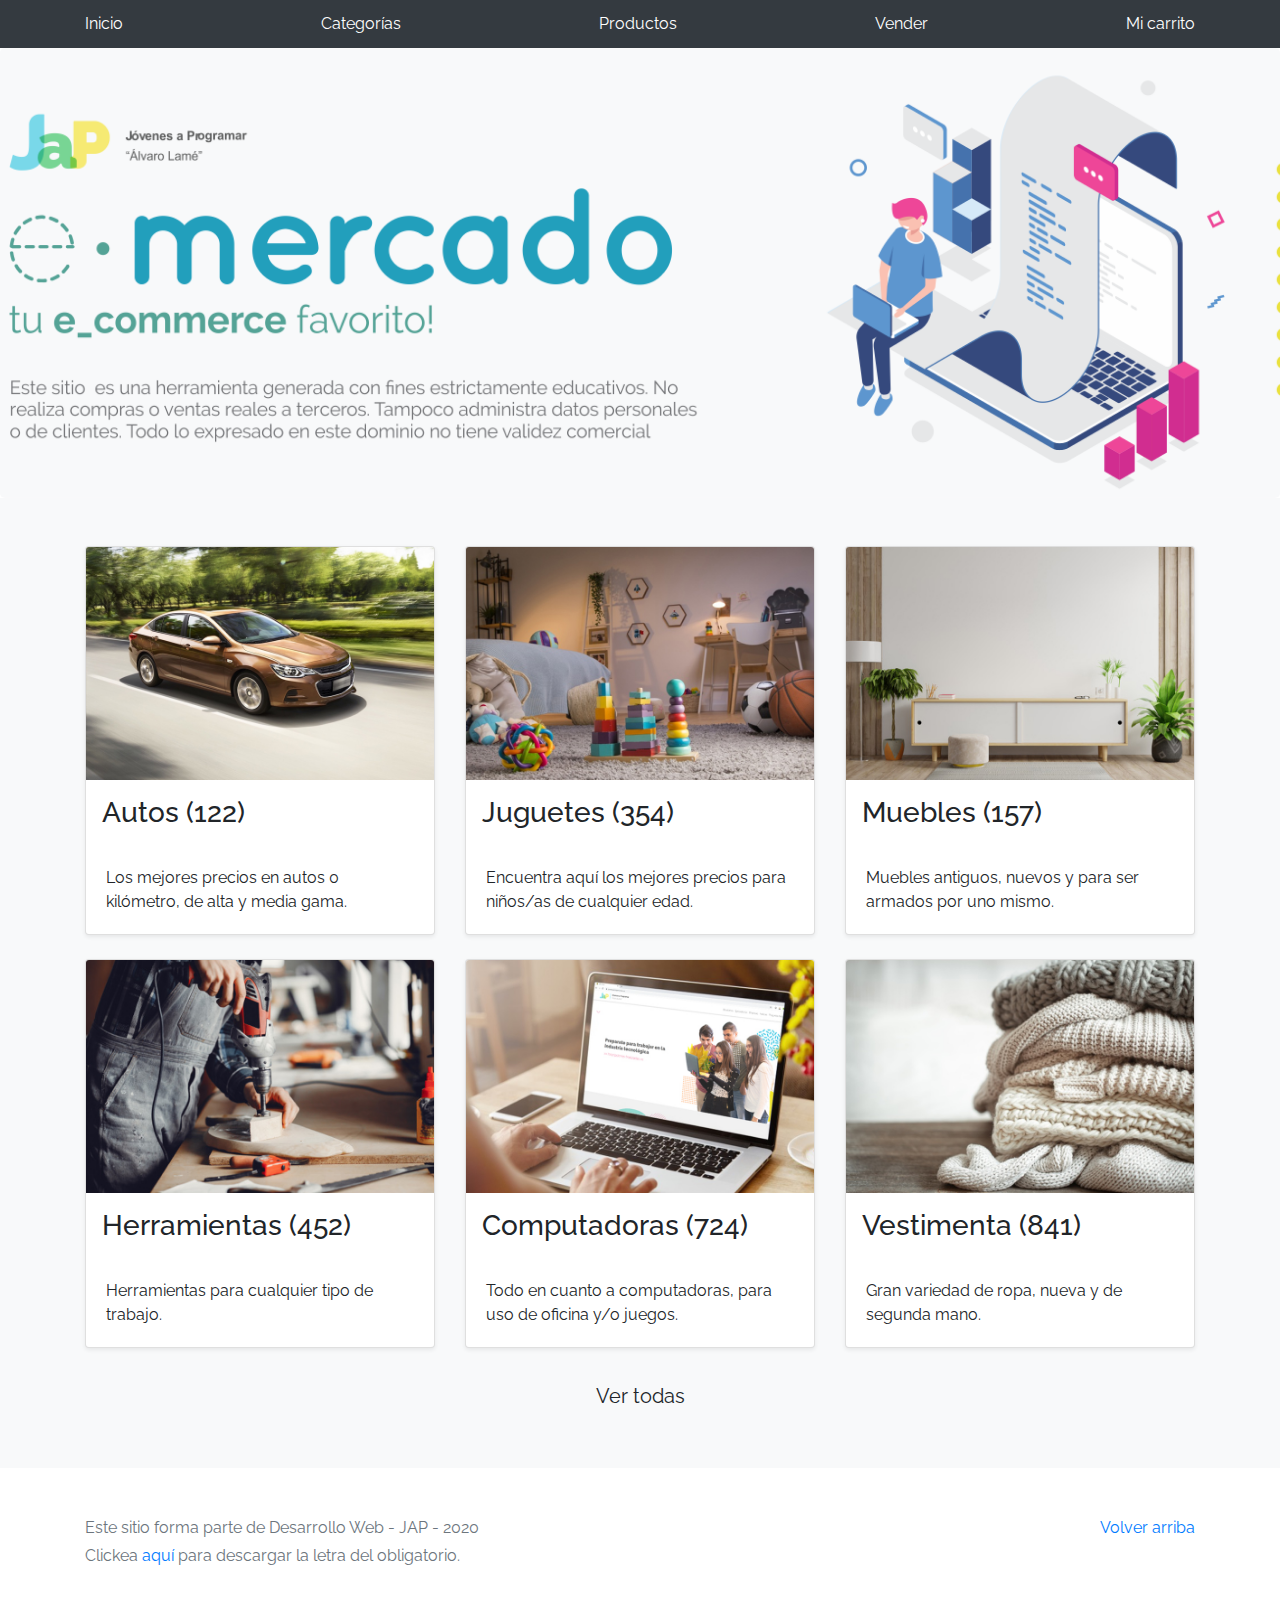
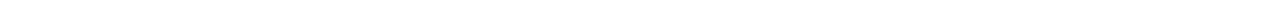
==== index.html @ c0a0cc4f "workspace0" ====
<!DOCTYPE html>
<!-- saved from url=(0049)https://getbootstrap.com/docs/4.3/examples/album/ -->
<html lang="en">
  <head>
    <meta http-equiv="Content-Type" content="text/html; charset=UTF-8">
    <meta name="viewport" content="width=device-width, initial-scale=1, shrink-to-fit=no">
    <meta name="description" content="">
    <title>eMercado - Todo lo que busques está aquí</title>

    <link rel="canonical" href="https://getbootstrap.com/docs/4.3/examples/album/">
    <link href="https://fonts.googleapis.com/css?family=Raleway:300,300i,400,400i,700,700i,900,900i" rel="stylesheet">
    <!-- Bootstrap core CSS -->
    <link href="css/bootstrap.min.css" rel="stylesheet">
    <link href="css/styles.css" rel="stylesheet">
  </head>
  <body>
    <nav class="site-header sticky-top py-1 bg-dark">
      <div class="container d-flex flex-column flex-md-row justify-content-between">
        <a class="py-2 d-none d-md-inline-block" href="index.html">Inicio</a>
        <a class="py-2 d-none d-md-inline-block" href="categories.html">Categorías</a>
        <a class="py-2 d-none d-md-inline-block" href="products.html">Productos</a>
        <a class="py-2 d-none d-md-inline-block" href="sell.html">Vender</a>
        <a class="py-2 d-none d-md-inline-block" href="cart.html">Mi carrito</a>
      </div>
    </nav>
    <main role="main">
      <section class="jumbotron text-center">
        <div class="m-5">
          <h1></h1>
        </div>
      </section>
      <div class="album py-5 bg-light">
        <div class="container">
          <div class="row">
            <div class="col-md-4">
              <a href="categories.html" class="card mb-4 shadow-sm custom-card">
                <img class="bd-placeholder-img card-img-top"  src="img/cat1.jpg">
                <h3 class="m-3">Autos (122)</h3>
                <div class="card-body">
                  <p class="card-text">Los mejores precios en autos 0 kilómetro, de alta y media gama.</p>
                </div>
              </a>
            </div>
            <div class="col-md-4">
                <a href="categories.html" class="card mb-4 shadow-sm custom-card">
                  <img class="bd-placeholder-img card-img-top" src="img/cat2.jpg">
                  <h3 class="m-3">Juguetes (354)</h3>
                  <div class="card-body">
                    <p class="card-text">Encuentra aquí los mejores precios para niños/as de cualquier edad.</p>
                  </div>
                </a>
            </div>
            <div class="col-md-4">
                <a href="categories.html" class="card mb-4 shadow-sm custom-card">
                  <img class="bd-placeholder-img card-img-top" src="img/cat3.jpg">
                  <h3 class="m-3">Muebles (157)</h3>
                  <div class="card-body">
                    <p class="card-text">Muebles antiguos, nuevos y para ser armados por uno mismo.</p>
                  </div>
                </a>
            </div>
            <div class="col-md-4">
                <a href="categories.html" class="card mb-4 shadow-sm custom-card">
                  <img class="bd-placeholder-img card-img-top" src="img/cat4.jpg">
                  <h3 class="m-3">Herramientas (452)</h3>
                  <div class="card-body">
                    <p class="card-text">Herramientas para cualquier tipo de trabajo.</p>
                  </div>
                </a>
            </div>
            <div class="col-md-4">
                <a href="categories.html" class="card mb-4 shadow-sm custom-card">
                  <img class="bd-placeholder-img card-img-top" src="img/cat5.jpg">
                  <h3 class="m-3">Computadoras (724)</h3>
                  <div class="card-body">
                    <p class="card-text">Todo en cuanto a computadoras, para uso de oficina y/o juegos.</p>
                  </div>
                </a>
            </div>
            <div class="col-md-4">
                <a href="categories.html" class="card mb-4 shadow-sm custom-card">
                  <img class="bd-placeholder-img card-img-top" src="img/cat6.jpg">
                  <h3 class="m-3">Vestimenta (841)</h3>
                  <div class="card-body">
                    <p class="card-text">Gran variedad de ropa, nueva y de segunda mano.</p>
                  </div>
                </a>
            </div>
          </div>
          <div class="row">
              <a type="button" class="btn btn-light btn-lg btn-block" href="categories.html">Ver todas</a>
          </div>
        </div>
      </div>
    </main>
    <footer class="text-muted">
      <div class="container">
        <p class="float-right">
          <a href="#">Volver arriba</a>
        </p>
        <p>Este sitio forma parte de Desarrollo Web - JAP - 2020</p>
        <p>Clickea <a target="_blank" href="Letra.pdf">aquí</a> para descargar la letra del obligatorio.</p>
      </div>
    </footer>
    <script src="js/jquery-3.4.1.min.js"></script>
    <script src="js/bootstrap.bundle.min.js"></script>
    <script src="js/init.js"></script>
  </body>
</html>
---- css/styles.css ----
.jumbotron, .card-body, .container, .site-header{
    font-family: 'Raleway', serif !important;
}

.jumbotron .display-4{
    font-weight: bold;
}

.jumbotron {
  height: 50vh;
  padding: 5em inherit;
  margin-bottom: 0;
  background-color: #53C0FB;
  background: url('../img/cover_back.png');
  background-size: cover;
  background-position: center;
  background-repeat: no-repeat;
  color: black;
  font-weight: bold;
}

@media (min-width: 768px) {
  .jumbotron {
    padding-top: 6rem;
    padding-bottom: 6rem;
  }
}

.jumbotron p:last-child {
  margin-bottom: 0;
}

.jumbotron-heading {
  font-weight: 300;
}

.jumbotron .container {
  max-width: 40rem;
  background-color: rgba(255, 255, 255, 0.5);
  border-radius: 10px;
  text-shadow: 1px 1px 2px grey;
}

.jumbotron .lead{
  font-size: 38px;
}

footer {
  padding-top: 3rem;
  padding-bottom: 3rem;
}

footer p {
  margin-bottom: .25rem;
}

.site-header a {
  color: white;
  transition: ease-in-out color .15s;
}

.light-text {
  color: white;
}

.site-header .dropdown-menu a {
  color: black;
}

.dropzone{
  border: 2px dashed #0087F7;
  border-radius: 5px;
  background: white;
}

.alert{
  position: fixed;
  top:80px;
  width: 50%;
  left: 50%;
  transform: translate(-50%, 0);
}

.lds-ring {
  display: inline-block;
  position: relative;
  width: 64px;
  height: 64px;
  top:50%;
  left: 50%;
}
.lds-ring div {
  box-sizing: border-box;
  display: block;
  position: absolute;
  width: 51px;
  height: 51px;
  margin: 6px;
  border: 6px solid #fff;
  border-radius: 50%;
  animation: lds-ring 1.2s cubic-bezier(0.5, 0, 0.5, 1) infinite;
  border-color: #fff transparent transparent transparent;
}
.lds-ring div:nth-child(1) {
  animation-delay: -0.45s;
}
.lds-ring div:nth-child(2) {
  animation-delay: -0.3s;
}
.lds-ring div:nth-child(3) {
  animation-delay: -0.15s;
}
@keyframes lds-ring {
  0% {
    transform: rotate(0deg);
  }
  100% {
    transform: rotate(360deg);
  }
}

#spinner-wrapper{
  position: fixed;
  background-color: rgba(0,0,0,0.5);
  width:100%;
  height: 100%;
  top:0;
  left:0;
  z-index: 1021;
  display: none;
}

a.custom-card,
a.custom-card:hover {
  color: inherit;
  text-decoration: inherit;
}

.checked {
  color: orange;
}
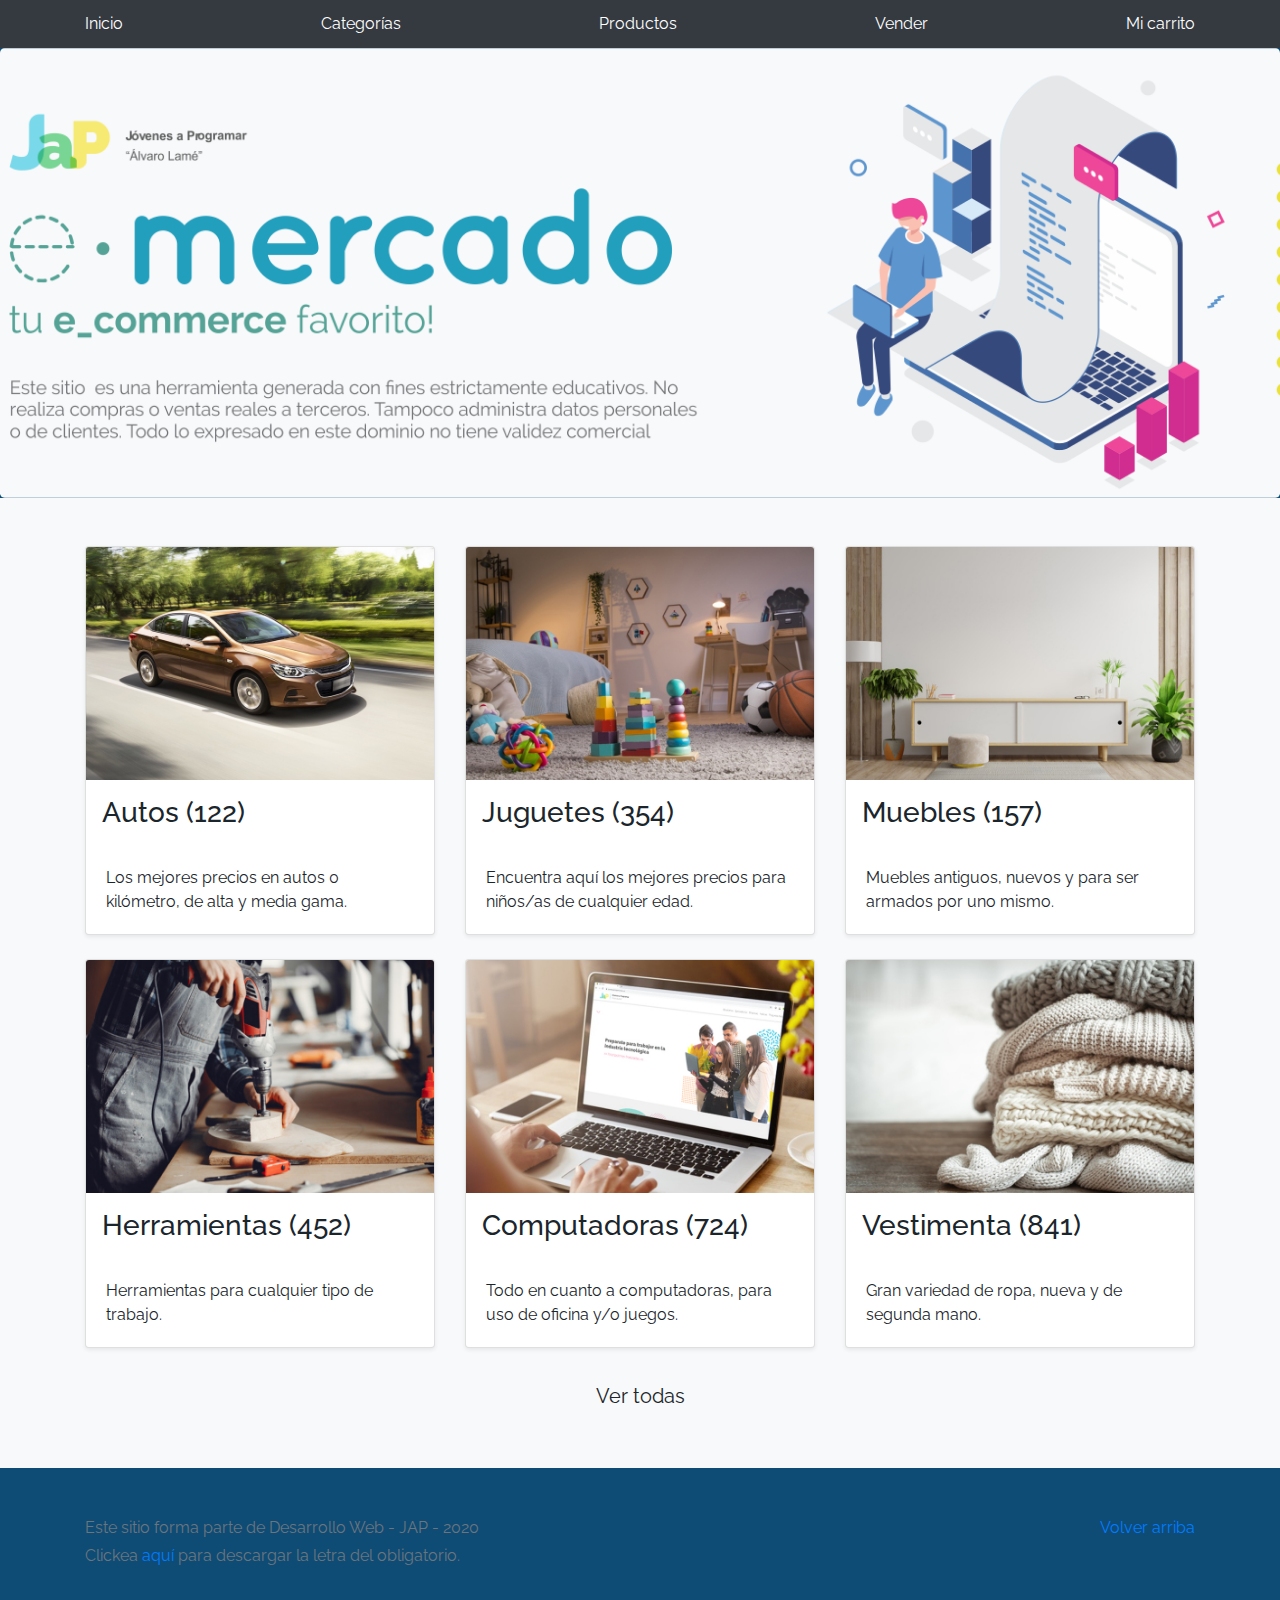
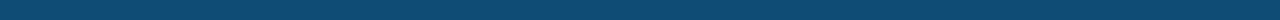
==== commit 06f50b13: "Entrega1_3" ====
--- a/index.html
+++ b/index.html
@@ -6,7 +6,7 @@
     <meta name="viewport" content="width=device-width, initial-scale=1, shrink-to-fit=no">
     <meta name="description" content="">
     <title>eMercado - Todo lo que busques está aquí</title>
-
+    
     <link rel="canonical" href="https://getbootstrap.com/docs/4.3/examples/album/">
     <link href="https://fonts.googleapis.com/css?family=Raleway:300,300i,400,400i,700,700i,900,900i" rel="stylesheet">
     <!-- Bootstrap core CSS -->
--- a/css/styles.css
+++ b/css/styles.css
@@ -138,4 +138,139 @@
 
 .checked {
   color: orange;
+}
+
+
+
+
+body {
+  font-family: 'Overpass', sans-serif;
+  font-weight: normal;
+  font-size: 100%;
+  color: #1b262c;
+  
+  margin: 0;
+  background-color: #0f4c75;
+}
+
+#contenedor_login {
+  display: flex;
+  align-items: center;
+  justify-content: center;
+  
+  margin: 0;
+  padding: 0;
+  min-width: 100vw;
+  min-height: 100vh;
+  width: 100%;
+  height: 100%;
+}
+
+#central {
+  max-width: 320px;
+  width: 100%;
+}
+
+.titulo {
+  font-size: 250%;
+  color:#bbe1fa;
+  text-align: center;
+  margin-bottom: 20px;
+}
+
+#login {
+  width: 100%;
+  padding: 50px 30px;
+  background-color: #3282b8;
+  
+  -webkit-box-shadow: 0px 0px 5px 5px rgba(0,0,0,0.15);
+  -moz-box-shadow: 0px 0px 5px 5px rgba(0,0,0,0.15);
+  box-shadow: 0px 0px 5px 5px rgba(0,0,0,0.15);
+  
+  border-radius: 3px 3px 3px 3px;
+  -moz-border-radius: 3px 3px 3px 3px;
+  -webkit-border-radius: 3px 3px 3px 3px;
+  
+  box-sizing: border-box;
+}
+
+#login input {
+  font-family: 'Overpass', sans-serif;
+  font-size: 110%;
+  color: #1b262c;
+  
+  display: block;
+  width: 100%;
+  height: 40px;
+  
+  margin-bottom: 10px;
+  padding: 5px 5px 5px 10px;
+  
+  box-sizing: border-box;
+  
+  border: none;
+  border-radius: 3px 3px 3px 3px;
+  -moz-border-radius: 3px 3px 3px 3px;
+  -webkit-border-radius: 3px 3px 3px 3px;
+}
+
+#login input::placeholder {
+  font-family: 'Overpass', sans-serif;
+  color: #E4E4E4;
+}
+
+#login button {
+  font-family: 'Overpass', sans-serif;
+  font-size: 110%;
+  color:#1b262c;
+  width: 100%;
+  height: 40px;
+  border: none;
+  
+  border-radius: 3px 3px 3px 3px;
+  -moz-border-radius: 3px 3px 3px 3px;
+  -webkit-border-radius: 3px 3px 3px 3px;
+  
+  background-color: #bbe1fa;
+  
+  margin-top: 10px;
+}
+
+#login button:hover {
+  background-color: #0f4c75;
+  color:#bbe1fa;
+}
+
+.pie-form {
+  font-size: 90%;
+  text-align: center;    
+  margin-top: 15px;
+}
+
+.pie-form a {
+  display: block;
+  text-decoration: none;
+  color: #bbe1fa;
+  margin-bottom: 3px;
+}
+
+.pie-form a:hover {
+  color: #0f4c75;
+}
+
+.inferior {
+  margin-top: 10px;
+  font-size: 90%;
+  text-align: center;
+}
+
+.inferior a {
+  display: block;
+  text-decoration: none;
+  color: #bbe1fa;
+  margin-bottom: 3px;
+}
+
+.inferior a:hover {
+  color: #3282b8;
 }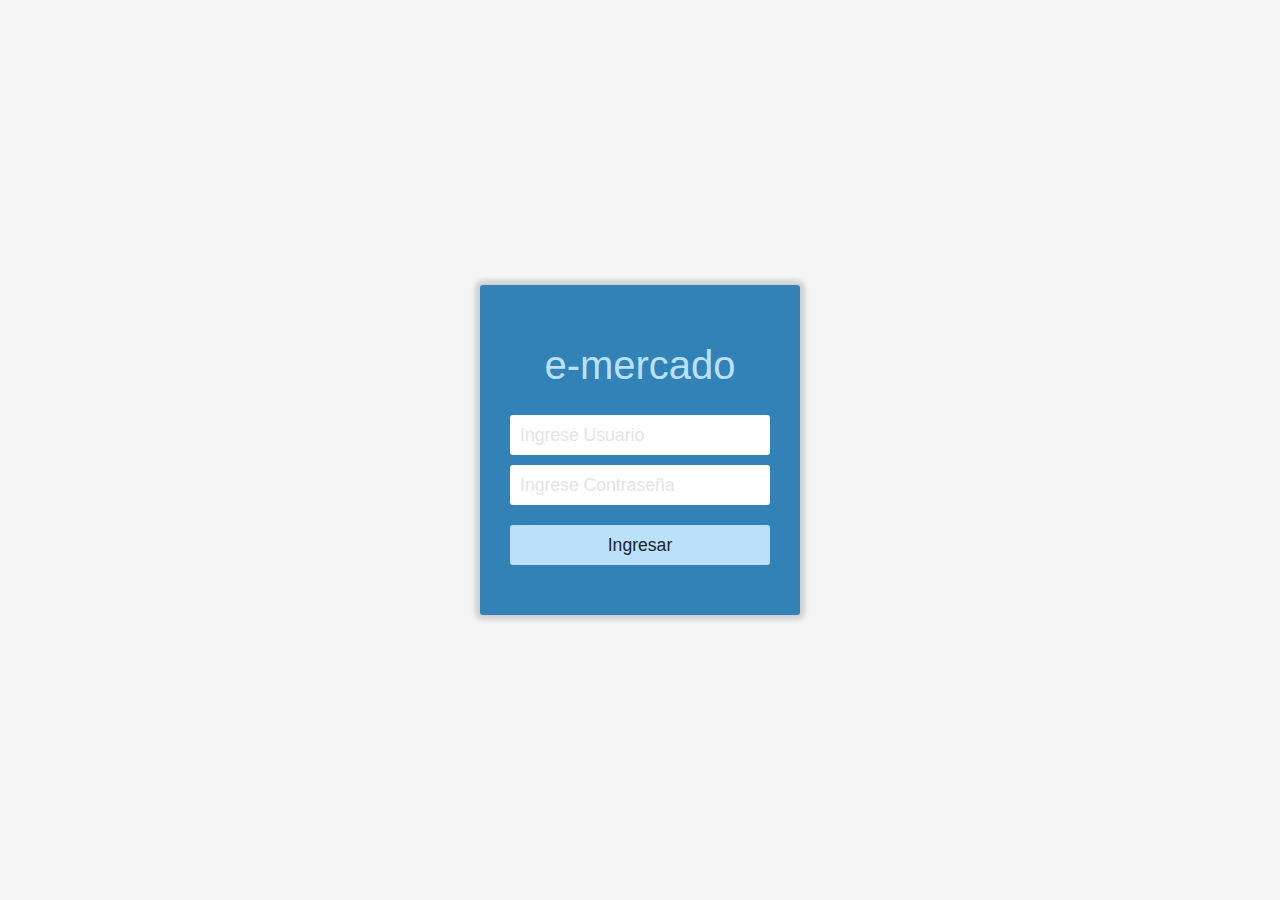
==== commit 298d8e9c: "Entrega1_4" ====
--- a/index.html
+++ b/index.html
@@ -1,109 +1,59 @@
 <!DOCTYPE html>
 <!-- saved from url=(0049)https://getbootstrap.com/docs/4.3/examples/album/ -->
 <html lang="en">
-  <head>
-    <meta http-equiv="Content-Type" content="text/html; charset=UTF-8">
-    <meta name="viewport" content="width=device-width, initial-scale=1, shrink-to-fit=no">
-    <meta name="description" content="">
-    <title>eMercado - Todo lo que busques está aquí</title>
-    
-    <link rel="canonical" href="https://getbootstrap.com/docs/4.3/examples/album/">
-    <link href="https://fonts.googleapis.com/css?family=Raleway:300,300i,400,400i,700,700i,900,900i" rel="stylesheet">
-    <!-- Bootstrap core CSS -->
-    <link href="css/bootstrap.min.css" rel="stylesheet">
-    <link href="css/styles.css" rel="stylesheet">
-  </head>
-  <body>
-    <nav class="site-header sticky-top py-1 bg-dark">
-      <div class="container d-flex flex-column flex-md-row justify-content-between">
-        <a class="py-2 d-none d-md-inline-block" href="index.html">Inicio</a>
-        <a class="py-2 d-none d-md-inline-block" href="categories.html">Categorías</a>
-        <a class="py-2 d-none d-md-inline-block" href="products.html">Productos</a>
-        <a class="py-2 d-none d-md-inline-block" href="sell.html">Vender</a>
-        <a class="py-2 d-none d-md-inline-block" href="cart.html">Mi carrito</a>
-      </div>
-    </nav>
-    <main role="main">
-      <section class="jumbotron text-center">
-        <div class="m-5">
-          <h1></h1>
-        </div>
-      </section>
-      <div class="album py-5 bg-light">
-        <div class="container">
-          <div class="row">
-            <div class="col-md-4">
-              <a href="categories.html" class="card mb-4 shadow-sm custom-card">
-                <img class="bd-placeholder-img card-img-top"  src="img/cat1.jpg">
-                <h3 class="m-3">Autos (122)</h3>
-                <div class="card-body">
-                  <p class="card-text">Los mejores precios en autos 0 kilómetro, de alta y media gama.</p>
-                </div>
-              </a>
+
+<head>
+  <meta http-equiv="Content-Type" content="text/html; charset=UTF-8">
+  <meta name="viewport" content="width=device-width, initial-scale=1, shrink-to-fit=no">
+  <meta name="description" content="">
+  <title>eMercado - Todo lo que busques está aquí</title>
+
+  <link rel="canonical" href="https://getbootstrap.com/docs/4.3/examples/album/">
+  <link href="https://fonts.googleapis.com/css?family=Raleway:300,300i,400,400i,700,700i,900,900i" rel="stylesheet">
+  <!-- Bootstrap core CSS -->
+  <link href="css/bootstrap.min.css" rel="stylesheet">
+  <link href="css/styles.css" rel="stylesheet">
+  <style>
+    html, body{
+      height: 100%;
+    }
+
+    body {
+      display: -ms-flexbox;
+      display: flex;
+      -ms-flex-align: center;
+      align-items: center;
+      padding-top: 40px;
+      padding-bottom: 40px;
+      background-color: #f5f5f5;
+    }
+
+    .signin {
+      width: 100%;
+      max-width: 330px;
+      padding: 15px;
+      margin: auto;
+    }
+  </style>
+</head>
+
+<body class="text-center">
+    <div id="contenedor_login">
+      <div id="central">
+        <div id="login">
+            <div class="titulo">
+               e-mercado
             </div>
-            <div class="col-md-4">
-                <a href="categories.html" class="card mb-4 shadow-sm custom-card">
-                  <img class="bd-placeholder-img card-img-top" src="img/cat2.jpg">
-                  <h3 class="m-3">Juguetes (354)</h3>
-                  <div class="card-body">
-                    <p class="card-text">Encuentra aquí los mejores precios para niños/as de cualquier edad.</p>
-                  </div>
-                </a>
-            </div>
-            <div class="col-md-4">
-                <a href="categories.html" class="card mb-4 shadow-sm custom-card">
-                  <img class="bd-placeholder-img card-img-top" src="img/cat3.jpg">
-                  <h3 class="m-3">Muebles (157)</h3>
-                  <div class="card-body">
-                    <p class="card-text">Muebles antiguos, nuevos y para ser armados por uno mismo.</p>
-                  </div>
-                </a>
-            </div>
-            <div class="col-md-4">
-                <a href="categories.html" class="card mb-4 shadow-sm custom-card">
-                  <img class="bd-placeholder-img card-img-top" src="img/cat4.jpg">
-                  <h3 class="m-3">Herramientas (452)</h3>
-                  <div class="card-body">
-                    <p class="card-text">Herramientas para cualquier tipo de trabajo.</p>
-                  </div>
-                </a>
-            </div>
-            <div class="col-md-4">
-                <a href="categories.html" class="card mb-4 shadow-sm custom-card">
-                  <img class="bd-placeholder-img card-img-top" src="img/cat5.jpg">
-                  <h3 class="m-3">Computadoras (724)</h3>
-                  <div class="card-body">
-                    <p class="card-text">Todo en cuanto a computadoras, para uso de oficina y/o juegos.</p>
-                  </div>
-                </a>
-            </div>
-            <div class="col-md-4">
-                <a href="categories.html" class="card mb-4 shadow-sm custom-card">
-                  <img class="bd-placeholder-img card-img-top" src="img/cat6.jpg">
-                  <h3 class="m-3">Vestimenta (841)</h3>
-                  <div class="card-body">
-                    <p class="card-text">Gran variedad de ropa, nueva y de segunda mano.</p>
-                  </div>
-                </a>
-            </div>
-          </div>
-          <div class="row">
-              <a type="button" class="btn btn-light btn-lg btn-block" href="categories.html">Ver todas</a>
-          </div>
+            <form id="formIngreso">
+                <input id="usuar" type="text" placeholder="Ingrese Usuario">
+                <input id="contra" type="password" placeholder="Ingrese Contraseña">
+                <button id="botonIngresar" type="button">Ingresar</button>
+            </form>
         </div>
       </div>
-    </main>
-    <footer class="text-muted">
-      <div class="container">
-        <p class="float-right">
-          <a href="#">Volver arriba</a>
-        </p>
-        <p>Este sitio forma parte de Desarrollo Web - JAP - 2020</p>
-        <p>Clickea <a target="_blank" href="Letra.pdf">aquí</a> para descargar la letra del obligatorio.</p>
-      </div>
-    </footer>
-    <script src="js/jquery-3.4.1.min.js"></script>
-    <script src="js/bootstrap.bundle.min.js"></script>
-    <script src="js/init.js"></script>
-  </body>
+    </div>
+
+  <script src="js/init.js"></script>
+  <script src="js/index.js"></script>
+</body>
 </html>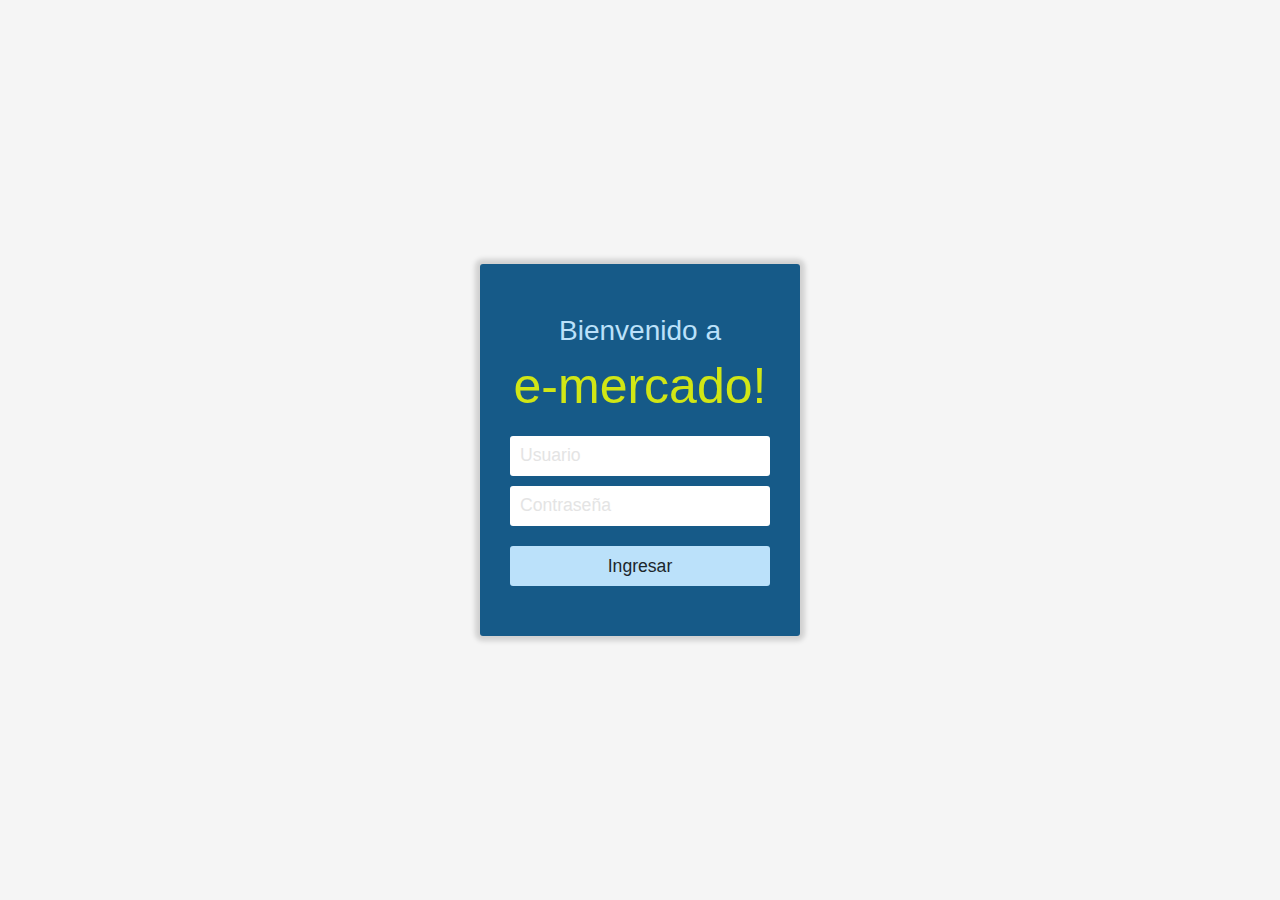
==== commit d718b9ec: "Entrega1_5" ====
--- a/index.html
+++ b/index.html
@@ -42,11 +42,12 @@
       <div id="central">
         <div id="login">
             <div class="titulo">
-               e-mercado
+              <h3>Bienvenido a</h3>
+              <h1>e-mercado!</h1>
             </div>
             <form id="formIngreso">
-                <input id="usuar" type="text" placeholder="Ingrese Usuario">
-                <input id="contra" type="password" placeholder="Ingrese Contraseña">
+                <input id="usuar" type="text" placeholder="Usuario">
+                <input id="contra" type="password" placeholder="Contraseña">
                 <button id="botonIngresar" type="button">Ingresar</button>
             </form>
         </div>
--- a/css/styles.css
+++ b/css/styles.css
@@ -177,11 +177,17 @@
   text-align: center;
   margin-bottom: 20px;
 }
+.titulo h1 {
+  font-size: 125%;
+  color:#d1e615;
+  text-align: center;
+  margin-bottom: 20px;
+}
 
 #login {
   width: 100%;
   padding: 50px 30px;
-  background-color: #3282b8;
+  background-color: #165a88;
   
   -webkit-box-shadow: 0px 0px 5px 5px rgba(0,0,0,0.15);
   -moz-box-shadow: 0px 0px 5px 5px rgba(0,0,0,0.15);
@@ -273,4 +279,5 @@
 
 .inferior a:hover {
   color: #3282b8;
-}+}
+
